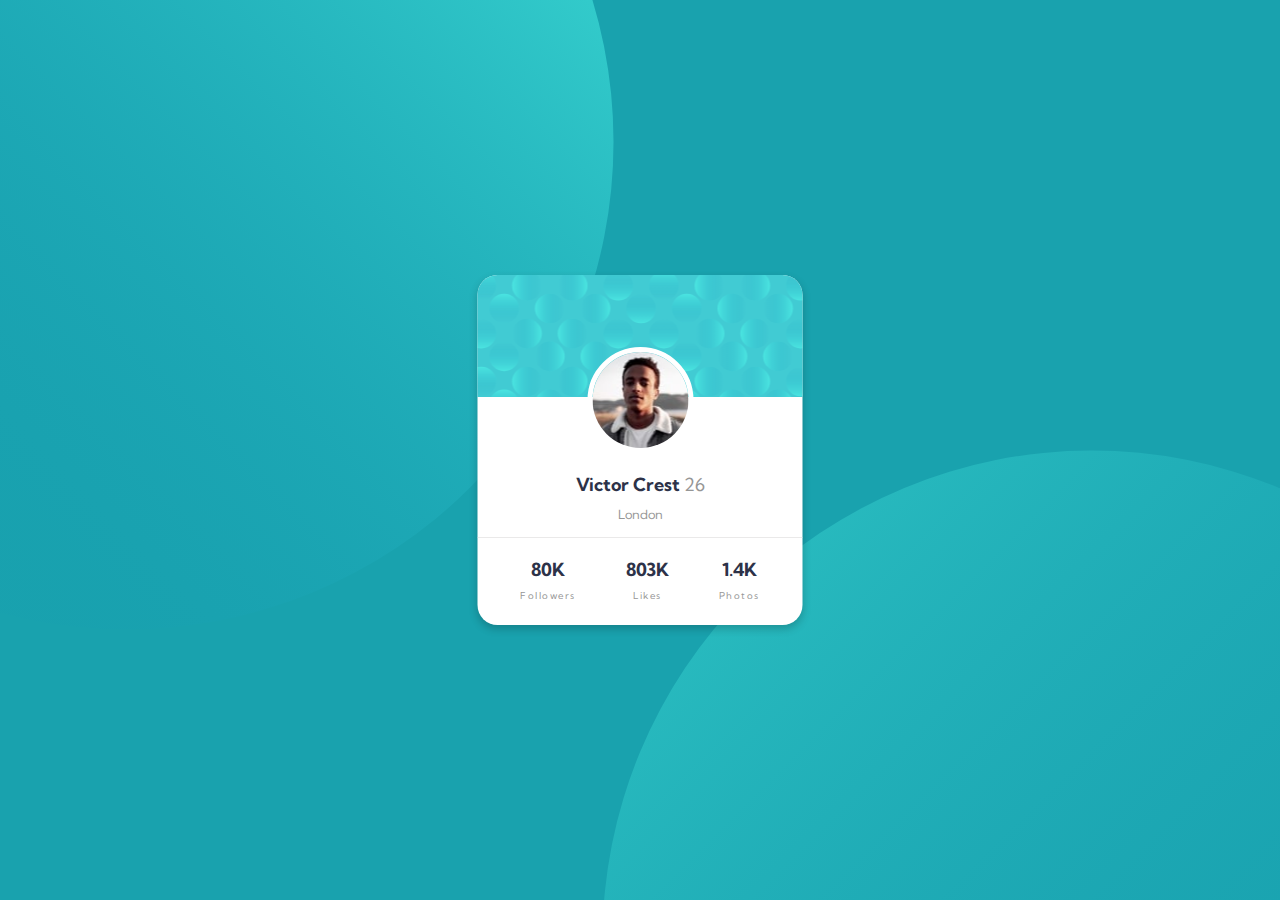
==== profile-card-component/index.html @ fbbafdc4 "initial commit" ====
<!DOCTYPE html>
<html lang="en">
<head>
    <meta charset="UTF-8">
    <meta http-equiv="X-UA-Compatible" content="IE=edge">
    <meta name="viewport" content="width=device-width, initial-scale=1.0">

    <link href="https://fonts.googleapis.com/css2?family=Kumbh+Sans:wght@400;700&display=swap" rel="stylesheet">

    <link rel="stylesheet" href="style.css">
    
    <link rel="shortcut icon" type="image/jpg" href="img/favicon-32x32.png"/>

    <title>Profile card component - frontendmentor.io Challenge</title>

    
</head>
<body>
    
    <div class="main__container">
        <div class="top"></div>

        <div class="middle">
            <img class="user__image" src="img/image-victor.jpg">
            <p class="user__info">Victor Crest <span>26</span></p>
            <p class="user__location">London</p>
        </div>

        <div class="bottom">
            <p class="stats">80K <br><span>Followers</span></p>
            <p class="stats">803K <br><span>Likes</span></p>
            <p class="stats">1.4K <br><span>Photos</span></p>
        </div>
    </div>

</body>
</html>
---- profile-card-component/style.css ----
* {
    margin: 0;
    padding: 0;
}
body {
    
    background-image: url(img/bg-pattern-top.svg), url(img/bg-pattern-bottom.svg);
    height: 100vh;
    width: 100vw;
    background-repeat: no-repeat, no-repeat;
    background-position: right 52vw bottom 30vh, left 47vw top 50vh;
    background-color: hsl(185, 75%, 39%);
    font-family: 'Kumbh Sans', sans-serif;
    font-size: 18px;
}

.main__container {
    width: 325px;
    height: 350px;
    background-color: #fff;
    margin: 0;
    position: absolute;
    top: 50%;
    left: 50%;
    -ms-transform: translate(-50%, -50%);
    transform: translate(-50%, -50%);
    display: flex;
    justify-content: center;
    flex-direction: column;
    align-items: center;
    border-radius: 20px;
    color:hsl(229, 23%, 23%);
    box-shadow: 0 4px 8px 0 rgba(0,0,0,0.2);
    

}
.top {
    height: 35%;
    width: 100%;
    background-image: url(img/bg-pattern-card.svg);
    border-radius: 20px 20px 0 0;
}
.middle {
    height: 40%;
    display: flex;
    flex-direction: column;
    justify-content: center;
    align-items: center;
}
.middle img {
    margin-top: -50px;
    margin-bottom: 20px;
    border-radius: 50%;
    border: 5px solid white;
}
.user__info {
    padding-bottom: 10px;
    font-weight: 700;
}
.user__info span {
    color: hsl(0, 0%, 59%);
    font-weight: 400;
}
.user__location {
    font-size: 0.8rem;
    color: hsl(0, 0%, 59%);
    padding-bottom: 15px;
}
.bottom {
    display: flex;
    align-items: center;
    justify-content: center;
    height: 25%;
    width: 100%;
    border-top: solid hsla(0, 1%, 86%, 0.603);
    border-width: thin;
}
.stats {
    padding: 5px 25px;
    text-align: center;
    font-weight: 700;
    
}
.stats span {
    font-size: 0.6rem;
    color: hsl(0, 0%, 59%);
    font-weight: 400;
    letter-spacing: 1.5px;
}
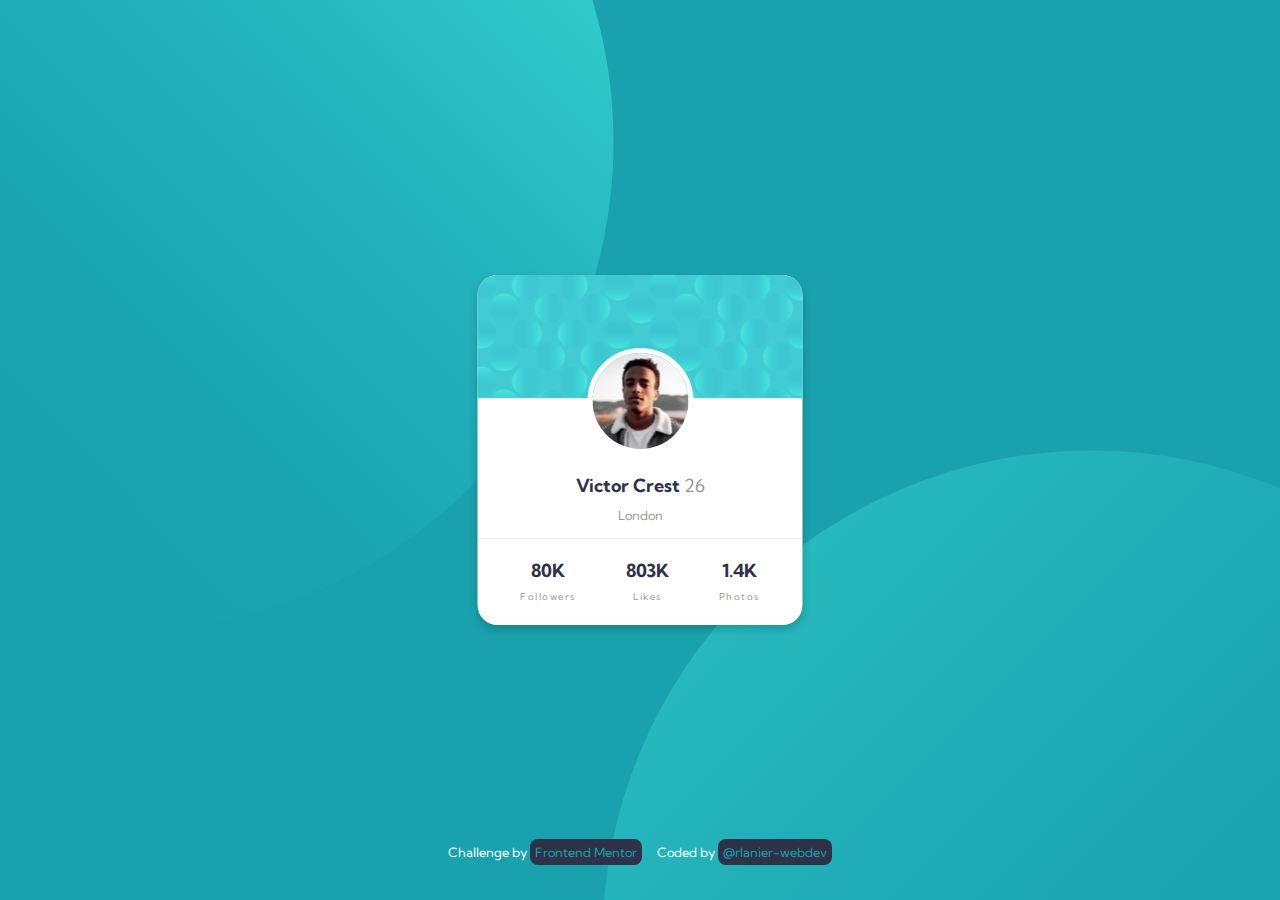
==== commit abc43297: "add footer attribute and style fixes" ====
--- a/profile-card-component/index.html
+++ b/profile-card-component/index.html
@@ -6,6 +6,9 @@
     <meta name="viewport" content="width=device-width, initial-scale=1.0">
 
     <link href="https://fonts.googleapis.com/css2?family=Kumbh+Sans:wght@400;700&display=swap" rel="stylesheet">
+
+    <!--Import Font Awesome-->
+    <link rel="stylesheet" href="https://use.fontawesome.com/releases/v5.15.2/css/all.css" integrity="sha384-vSIIfh2YWi9wW0r9iZe7RJPrKwp6bG+s9QZMoITbCckVJqGCCRhc+ccxNcdpHuYu" crossorigin="anonymous"> 
 
     <link rel="stylesheet" href="style.css">
     
@@ -21,7 +24,7 @@
         <div class="top"></div>
 
         <div class="middle">
-            <img class="user__image" src="img/image-victor.jpg">
+            <img class="user__image" src="img/image-victor.jpg" alt="User Image">
             <p class="user__info">Victor Crest <span>26</span></p>
             <p class="user__location">London</p>
         </div>
@@ -33,5 +36,15 @@
         </div>
     </div>
 
+    <footer>
+        <p>Challenge by 
+            <a href="https://www.frontendmentor.io/challenges/profile-card-component-cfArpWshJ" target="_blank">Frontend Mentor</a>
+        </p>
+
+        <p><i class="fas fa-terminal"></i>
+            Coded by <a href="https://github.com/rlanier-webdev/frontend-mentor-challenges" target="_blank">@rlanier-webdev</a>
+        </p>
+    </footer>
 </body>
-</html>+</html>
+
--- a/profile-card-component/style.css
+++ b/profile-card-component/style.css
@@ -1,23 +1,34 @@
-* {
+:root {
+    --dark-cyan: hsl(185, 75%, 39%);
+    --dark-blue: hsl(229, 23%, 23%);
+    --grayish-blue: hsl(227, 10%, 46%);
+    --dark-gray: hsl(0, 0%, 59%);
+    --white: #fff;
+}
+*,
+*::before,
+*::after {
+    padding: 0;
     margin: 0;
-    padding: 0;
+    box-sizing: border-box;
 }
 body {
-    
     background-image: url(img/bg-pattern-top.svg), url(img/bg-pattern-bottom.svg);
     height: 100vh;
     width: 100vw;
     background-repeat: no-repeat, no-repeat;
     background-position: right 52vw bottom 30vh, left 47vw top 50vh;
-    background-color: hsl(185, 75%, 39%);
+    background-color: var(--dark-cyan);
     font-family: 'Kumbh Sans', sans-serif;
     font-size: 18px;
+    display: flex;
+    flex-direction: column-reverse;
 }
 
 .main__container {
     width: 325px;
     height: 350px;
-    background-color: #fff;
+    background-color: var(--white);
     margin: 0;
     position: absolute;
     top: 50%;
@@ -29,9 +40,13 @@
     flex-direction: column;
     align-items: center;
     border-radius: 20px;
-    color:hsl(229, 23%, 23%);
+    color:var(--dark-blue);
     box-shadow: 0 4px 8px 0 rgba(0,0,0,0.2);
-    
+    transition: all 0.3s ease-out;
+}
+.main__container:hover {
+    transition: all 0.2s ease-out;
+    box-shadow: 0px 8px 8px rgba(38, 38, 38, 0.2);
 
 }
 .top {
@@ -51,19 +66,20 @@
     margin-top: -50px;
     margin-bottom: 20px;
     border-radius: 50%;
-    border: 5px solid white;
+    border: 5px solid var(--white);
+    cursor: pointer;
 }
 .user__info {
     padding-bottom: 10px;
     font-weight: 700;
 }
 .user__info span {
-    color: hsl(0, 0%, 59%);
+    color: var(--dark-gray);
     font-weight: 400;
 }
 .user__location {
     font-size: 0.8rem;
-    color: hsl(0, 0%, 59%);
+    color: var(--dark-gray);
     padding-bottom: 15px;
 }
 .bottom {
@@ -83,7 +99,41 @@
 }
 .stats span {
     font-size: 0.6rem;
-    color: hsl(0, 0%, 59%);
+    color: var(--dark-gray);
     font-weight: 400;
     letter-spacing: 1.5px;
+}
+
+footer {
+
+    display: flex;
+    align-items: center;
+    justify-content: center;
+    padding: 40px;
+    color: var(--white);
+    font-size: 0.8rem;
+}
+footer a {
+    color: var(--dark-cyan);
+    text-decoration: none;
+    background-color: var(--dark-blue);
+    padding: 5px;
+    border-radius: 8px;
+    -webkit-border-radius: 8px;
+    -moz-border-radius: 8px;
+    -ms-border-radius: 8px;
+    -o-border-radius: 8px;
+}
+footer i {
+    margin-left: 15px;
+}
+
+@media only screen and (max-width: 490px) {
+    footer {
+        flex-direction: column;
+    }
+    footer p {
+        line-height: 1.8rem;
+
+    }
 }